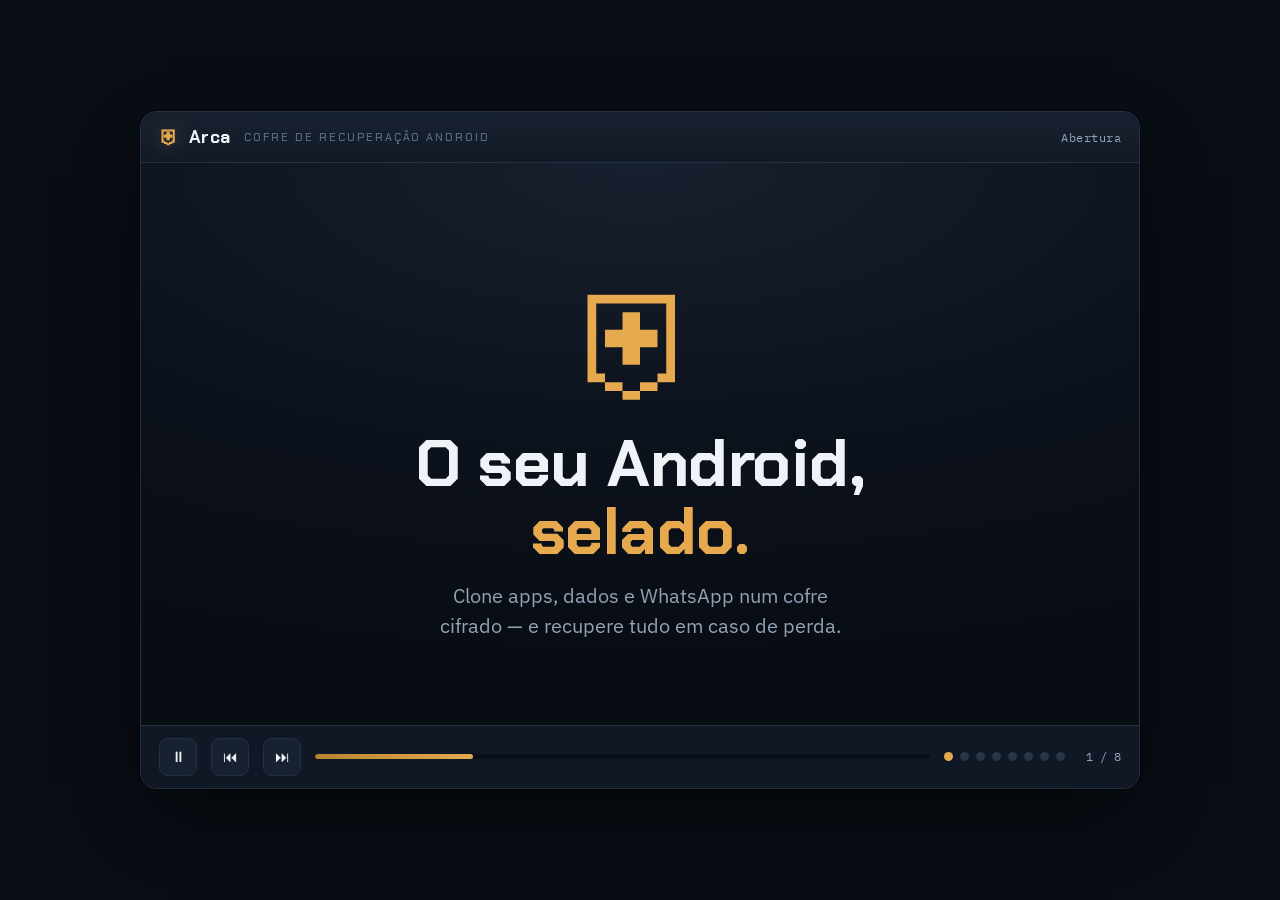
==== docs/video.html @ 31d1e8a6 "Arca - Cofre de Recuperacao Android (release inicial)" ====
<!doctype html>
<html lang="pt-BR">
<head>
<meta charset="utf-8">
<meta name="viewport" content="width=device-width, initial-scale=1">
<title>Arca em Movimento — Vídeo Explicativo</title>
<meta name="description" content="Vídeo explicativo animado do Arca — cofre cifrado que clona o Android e recupera apps e WhatsApp. Autor: Joaquim Pedro de Morais Filho.">
<link rel="preconnect" href="https://fonts.googleapis.com">
<link rel="preconnect" href="https://fonts.gstatic.com" crossorigin>
<link rel="stylesheet" href="https://fonts.googleapis.com/css2?family=Chakra+Petch:wght@500;600;700&family=IBM+Plex+Mono:wght@400;500&family=IBM+Plex+Sans:wght@400;500;600&display=swap">
<style>
:root{
  --ground:#090d14; --steel:#111826; --steel2:#18212f; --line:#243141;
  --ink:#eef3f8; --mut:#93a2b4; --faint:#5e6f82;
  --brass:#e6a94e; --brass-dim:#b9842f; --cyan:#5bb8d4;
  --ok:#4ec98a; --bad:#e5604f;
  --disp:"Chakra Petch",system-ui,sans-serif;
  --body:"IBM Plex Sans",system-ui,sans-serif;
  --mono:"IBM Plex Mono",ui-monospace,monospace;
}
*{box-sizing:border-box;margin:0;padding:0}
html,body{height:100%}
body{
  background:var(--ground);color:var(--ink);font-family:var(--body);
  display:flex;align-items:center;justify-content:center;padding:clamp(8px,2vw,28px);
  -webkit-font-smoothing:antialiased;
}
.player{
  width:min(100%,1000px);background:var(--steel);border:1px solid var(--line);
  border-radius:16px;overflow:hidden;box-shadow:0 30px 80px -30px #000,0 0 0 1px #0006;
  display:flex;flex-direction:column;
}
.bar{display:flex;align-items:center;justify-content:space-between;gap:12px;
  padding:12px 18px;border-bottom:1px solid var(--line);background:linear-gradient(180deg,#18212f,#121a27)}
.brand{font-family:var(--disp);font-weight:700;font-size:18px;letter-spacing:.5px;display:flex;align-items:center;gap:9px}
.brand .seal{color:var(--brass);font-size:20px;filter:drop-shadow(0 0 10px #e6a94e55)}
.brand small{color:var(--faint);font-weight:500;font-size:11px;letter-spacing:2px;text-transform:uppercase;margin-left:4px}
.scenelabel{font-family:var(--mono);font-size:12px;color:var(--mut);letter-spacing:.5px}
.stage{position:relative;aspect-ratio:16/9;background:
  radial-gradient(120% 90% at 50% 0%,#17202e 0%,#0c121c 55%,#080c13 100%);
  overflow:hidden}
.scene{position:absolute;inset:0;display:flex;flex-direction:column;align-items:center;justify-content:center;
  text-align:center;padding:clamp(18px,4vw,54px);opacity:0;visibility:hidden;pointer-events:none}
.scene.active{opacity:1;visibility:visible;pointer-events:auto}
.eyebrow{font-family:var(--mono);font-size:clamp(10px,1.2vw,12px);letter-spacing:4px;text-transform:uppercase;
  color:var(--brass);margin-bottom:14px}
.scene h1{font-family:var(--disp);font-weight:700;line-height:1.02;letter-spacing:-.5px;
  font-size:clamp(30px,6.2vw,66px);text-wrap:balance}
.scene h2{font-family:var(--disp);font-weight:600;line-height:1.05;font-size:clamp(24px,4.4vw,44px);text-wrap:balance}
.scene p.sub{color:var(--mut);font-size:clamp(14px,1.9vw,20px);max-width:46ch;margin-top:16px;line-height:1.5;text-wrap:balance}
.accent{color:var(--brass)}
.cy{color:var(--cyan)}
@keyframes up{from{opacity:0;transform:translateY(22px)}to{opacity:1;transform:none}}
@keyframes pop{from{opacity:0;transform:scale(.8)}to{opacity:1;transform:none}}
@keyframes glow{0%,100%{filter:drop-shadow(0 0 14px #e6a94e44)}50%{filter:drop-shadow(0 0 30px #e6a94eaa)}}
@keyframes slideL{from{opacity:0;transform:translateX(-50px)}to{opacity:1;transform:none}}
@keyframes slideR{from{opacity:0;transform:translateX(50px)}to{opacity:1;transform:none}}
@keyframes shake{10%,90%{transform:translateX(-3px)}30%,70%{transform:translateX(6px)}50%{transform:translateX(-8px)}}
@keyframes vanish{to{opacity:.08;transform:scale(.7) translateY(18px)}}
.scene.active .r{animation:up .7s both}
.scene.active .r2{animation:up .7s .18s both}
.scene.active .r3{animation:up .7s .36s both}
.scene.active .r4{animation:up .7s .54s both}
.seal-big{font-size:clamp(70px,13vw,140px);color:var(--brass)}
.scene.active .seal-big{animation:pop .8s both,glow 3.2s 1s ease-in-out infinite}
.phone{width:clamp(74px,12vw,110px);aspect-ratio:9/19;border:3px solid var(--line);border-radius:16px;
  background:#0e1622;display:grid;grid-template-columns:repeat(3,1fr);gap:7px;padding:16px 10px;align-content:start;margin-bottom:8px}
.phone i{display:block;aspect-ratio:1;border-radius:7px;background:var(--steel2);border:1px solid var(--line)}
.phone i.wa{background:#1f6f54}
.scene.active .phone{animation:pop .7s both}
.scene.active .phone i{animation:vanish .8s both}
.scene.active .phone i:nth-child(2){animation-delay:1.0s}
.scene.active .phone i:nth-child(4){animation-delay:1.25s}
.scene.active .phone i:nth-child(6){animation-delay:1.5s}
.scene.active .phone i:nth-child(1){animation-delay:1.7s}
.scene.active .phone i:nth-child(5){animation-delay:1.9s}
.binding{display:flex;align-items:center;justify-content:center;gap:clamp(8px,1.6vw,18px);flex-wrap:wrap;margin:8px 0 20px}
.factor{width:clamp(120px,15vw,160px);background:var(--steel2);border:1px solid var(--line);border-radius:14px;padding:16px 12px}
.factor .ic{font-size:30px}
.factor h4{font-family:var(--disp);font-size:15px;margin:8px 0 3px}
.factor small{color:var(--mut);font-size:12px;line-height:1.3;display:block}
.factor.key{border-color:#e6a94e55;box-shadow:0 0 0 1px #e6a94e33,0 0 30px -8px #e6a94e66}
.plus{font-family:var(--disp);font-size:26px;color:var(--faint)}
.scene.active .factor{animation:pop .6s both}
.scene.active .factor:nth-child(1){animation-delay:.1s}
.scene.active .factor:nth-child(3){animation-delay:.35s}
.scene.active .factor:nth-child(5){animation-delay:.6s}
.scene.active .factor.key{animation:pop .7s .95s both,glow 3s 1.6s ease-in-out infinite}
.scene.active .plus{animation:pop .5s both}
.scene.active .plus:nth-child(2){animation-delay:.25s}
.scene.active .plus:nth-child(4){animation-delay:.5s}
.scene.active .plus.eq{animation-delay:.78s}
.formula{font-family:var(--mono);font-size:clamp(11px,1.5vw,15px);color:var(--cyan);background:#0a0f17;
  border:1px solid var(--line);border-radius:10px;padding:14px 18px;max-width:92%;overflow-x:auto;line-height:1.7;text-align:left;white-space:pre}
.scene.active .formula{animation:up .7s 1.2s both}
.pipe{display:flex;align-items:center;justify-content:center;gap:clamp(6px,1.4vw,16px);flex-wrap:wrap;margin-top:10px}
.node{background:var(--steel2);border:1px solid var(--line);border-radius:14px;padding:18px 20px;min-width:140px}
.node .ic{font-size:28px}.node h4{font-family:var(--disp);font-size:16px;margin:6px 0 3px}
.node small{color:var(--mut);font-size:12px}
.arrow{color:var(--brass);font-size:26px}
.scene.active .node{animation:slideL .6s both}
.scene.active .node:nth-child(3){animation-delay:.3s}
.scene.active .node:nth-child(5){animation-delay:.6s}
.scene.active .arrow{animation:pop .5s both}
.scene.active .arrow:nth-child(2){animation-delay:.25s}
.scene.active .arrow:nth-child(4){animation-delay:.55s}
.chat{width:min(100%,420px);display:flex;flex-direction:column;gap:9px;margin-top:10px}
.msg{max-width:78%;padding:9px 13px;border-radius:12px;font-size:14px;line-height:1.35;text-align:left}
.msg.them{align-self:flex-start;background:var(--steel2);border:1px solid var(--line)}
.msg.me{align-self:flex-end;background:#2a4d3f;border:1px solid #37664f}
.scene.active .msg{animation:up .6s both}
.scene.active .msg:nth-child(1){animation-delay:.2s}
.scene.active .msg:nth-child(2){animation-delay:.7s}
.scene.active .msg:nth-child(3){animation-delay:1.2s}
.scene.active .msg:nth-child(4){animation-delay:1.7s}
.vault{position:relative;width:clamp(120px,16vw,170px);aspect-ratio:1;border-radius:18px;
  background:linear-gradient(145deg,#1b2534,#0f1724);border:2px solid var(--line);
  display:grid;place-items:center;font-size:clamp(46px,8vw,70px);color:var(--brass)}
.attempts{display:flex;flex-direction:column;gap:8px;margin-top:18px;min-height:120px;align-items:center}
.chip{font-family:var(--mono);font-size:13px;padding:7px 14px;border-radius:999px;border:1px solid var(--line);background:var(--steel2);display:flex;gap:8px;align-items:center}
.chip.bad{color:var(--bad);border-color:#e5604f55}
.chip.ok{color:var(--ok);border-color:#4ec98a66}
.scene.active .vault{animation:pop .7s both}
.scene.active .chip:nth-child(1){animation:slideR .5s .6s both,shake .5s 1.1s both}
.scene.active .chip:nth-child(2){animation:slideR .5s 1.5s both,shake .5s 2.0s both}
.scene.active .chip:nth-child(3){animation:slideR .5s 2.4s both,shake .5s 2.9s both}
.scene.active .chip:nth-child(4){animation:up .6s 3.4s both}
.limits{list-style:none;display:flex;flex-direction:column;gap:12px;margin-top:18px;max-width:60ch;text-align:left}
.limits li{display:flex;gap:12px;align-items:flex-start;color:var(--mut);font-size:clamp(13px,1.7vw,16px);line-height:1.45}
.limits .t{color:var(--brass);font-family:var(--mono);flex:none}
.limits b{color:var(--ink);font-weight:600}
.scene.active .limits li{animation:slideL .55s both}
.scene.active .limits li:nth-child(2){animation-delay:.2s}
.scene.active .limits li:nth-child(3){animation-delay:.4s}
.scene.active .limits li:nth-child(4){animation-delay:.6s}
.links{display:flex;gap:12px;flex-wrap:wrap;justify-content:center;margin-top:24px}
.lnk{font-family:var(--mono);font-size:13px;color:var(--ink);border:1px solid var(--line);background:var(--steel2);
  padding:10px 18px;border-radius:10px;text-decoration:none}
.lnk.brass{border-color:var(--brass);color:var(--brass)}
.sig{margin-top:22px;color:var(--faint);font-size:13px;font-family:var(--mono)}
.sig b{color:var(--mut)}
.scene.active .links{animation:up .7s .5s both}
.scene.active .sig{animation:up .7s .8s both}
.controls{display:flex;align-items:center;gap:14px;padding:12px 18px;border-top:1px solid var(--line);background:#101826}
.tk{flex:1;height:5px;background:#0a0f17;border-radius:4px;overflow:hidden;cursor:pointer}
.fill{height:100%;width:0;background:linear-gradient(90deg,var(--brass-dim),var(--brass));border-radius:4px}
.btn{width:38px;height:38px;border-radius:9px;border:1px solid var(--line);background:var(--steel2);color:var(--ink);
  font-size:15px;cursor:pointer;display:grid;place-items:center;transition:background .15s,border-color .15s}
.btn:hover{background:#20293a;border-color:var(--brass)}
.btn:focus-visible{outline:2px solid var(--brass);outline-offset:2px}
.dots{display:flex;gap:7px}
.dot{width:9px;height:9px;border-radius:50%;background:#2a3547;border:none;cursor:pointer;padding:0}
.dot.on{background:var(--brass)}
.count{font-family:var(--mono);font-size:12px;color:var(--mut);min-width:42px;text-align:right}
@media (max-width:560px){.dots{display:none}.scenelabel{display:none}}
@media (prefers-reduced-motion:reduce){.scene *,.scene{animation:none!important}}
</style>
</head>
<body>
<div class="player" role="region" aria-label="Vídeo explicativo do Arca">
  <div class="bar">
    <div class="brand"><span class="seal">⛨</span>Arca<small>Cofre de Recuperação Android</small></div>
    <div class="scenelabel" id="scenelabel">Abertura</div>
  </div>
  <div class="stage" id="stage">
    <section class="scene" data-label="Abertura" data-dur="6500">
      <div class="seal-big r">⛨</div>
      <h1 class="r2">O seu Android,<br><span class="accent">selado.</span></h1>
      <p class="sub r3">Clone apps, dados e WhatsApp num cofre cifrado — e recupere tudo em caso de perda.</p>
    </section>
    <section class="scene" data-label="O problema" data-dur="8000">
      <div class="eyebrow r">o problema</div>
      <div class="phone r2" aria-hidden="true"><i class="wa"></i><i></i><i></i><i></i><i></i><i></i></div>
      <h2 class="r3">E se você <span class="accent">perder o celular?</span></h2>
      <p class="sub r4">Conversas, fotos, logins, anos de histórico — tudo some junto com o aparelho.</p>
    </section>
    <section class="scene" data-label="O binding" data-dur="11000">
      <div class="eyebrow r">a senha que converge</div>
      <div class="binding" aria-hidden="true">
        <div class="factor"><div class="ic">🔑</div><h4>Senha</h4><small>algo que você sabe</small></div>
        <div class="plus">+</div>
        <div class="factor"><div class="ic">💾</div><h4>Chave do operador</h4><small>quem clona</small></div>
        <div class="plus">+</div>
        <div class="factor"><div class="ic">📱</div><h4>Impressão</h4><small>o aparelho</small></div>
        <div class="plus eq">=</div>
        <div class="factor key"><div class="ic">⛨</div><h4>Chave AES-256</h4><small>abre o cofre</small></div>
      </div>
      <div class="formula r">master = HMAC( PBKDF2-SHA256(senha, 600000) ,
         HMAC(chave_operador, impressão_do_aparelho) )
cofre  = AES-256-GCM(payload, master)   // em blocos, autenticado</div>
    </section>
    <section class="scene" data-label="O fluxo" data-dur="8500">
      <div class="eyebrow r">como funciona</div>
      <div class="pipe" aria-hidden="true">
        <div class="node"><div class="ic">📱</div><h4>Clonar</h4><small>APKs · dados · WhatsApp</small></div>
        <div class="arrow">→</div>
        <div class="node"><div class="ic">⛨</div><h4>Cofre</h4><small>.arca cifrado</small></div>
        <div class="arrow">→</div>
        <div class="node"><div class="ic">💻</div><h4>Recuperar</h4><small>no PC, com a senha</small></div>
      </div>
      <p class="sub r">Root pelo caminho oficial (Magisk) — <span class="accent">nunca exploit.</span></p>
    </section>
    <section class="scene" data-label="WhatsApp" data-dur="8500">
      <div class="eyebrow r">recuperação do whatsapp</div>
      <h2 class="r2">O histórico <span class="accent">de volta.</span></h2>
      <div class="chat" aria-hidden="true">
        <div class="msg them">Cadê você? Sumiu!</div>
        <div class="msg me">Perdi o celular 😅</div>
        <div class="msg them">E as conversas???</div>
        <div class="msg me">Recuperei tudo com o Arca ✅</div>
      </div>
    </section>
    <section class="scene" data-label="Prova de segurança" data-dur="9500">
      <div class="eyebrow r">testado de verdade</div>
      <div class="vault" aria-hidden="true">🔒</div>
      <div class="attempts" aria-hidden="true">
        <div class="chip bad">✕ senha errada — rejeitada</div>
        <div class="chip bad">✕ chave de operador errada — rejeitada</div>
        <div class="chip bad">✕ aparelho errado — rejeitado</div>
        <div class="chip ok">✓ três fatores corretos — cofre aberto</div>
      </div>
    </section>
    <section class="scene" data-label="Limites honestos" data-dur="9500">
      <div class="eyebrow r">sem promessa falsa</div>
      <ul class="limits">
        <li class="r"><span class="t">01</span><span>Recuperação = <b>arquivo legível</b> + reinstalação de APKs. Rodar todo app num emulador é best-effort.</span></li>
        <li class="r2"><span class="t">02</span><span>Lê o histórico do WhatsApp; <b>não</b> contorna a verificação por número.</span></li>
        <li class="r3"><span class="t">03</span><span>Precisa de <b>root</b>. Aparelhos de operadora muitas vezes não destravam.</span></li>
        <li class="r4"><span class="t">04</span><span>Ferramenta para o <b>seu próprio</b> aparelho, com consentimento.</span></li>
      </ul>
    </section>
    <section class="scene" data-label="Encerramento" data-dur="9000">
      <div class="seal-big r">⛨</div>
      <h2 class="r2">Arca</h2>
      <p class="sub r3">Código aberto · Licença MIT</p>
      <div class="links">
        <a class="lnk brass" href="https://github.com/elevbit-ai/arca">github.com/elevbit-ai/arca</a>
        <a class="lnk" href="https://elevbit-ai.github.io/arca/">elevbit-ai.github.io/arca</a>
      </div>
      <div class="sig">Autor: <b>Joaquim Pedro de Morais Filho</b> · j360074@hotmail.com</div>
    </section>
  </div>
  <div class="controls">
    <button class="btn" id="playBtn" aria-label="Pausar">⏸</button>
    <button class="btn" id="prevBtn" aria-label="Cena anterior">⏮</button>
    <button class="btn" id="nextBtn" aria-label="Próxima cena">⏭</button>
    <div class="tk" id="track" role="progressbar" aria-label="Progresso"><div class="fill" id="fill"></div></div>
    <div class="dots" id="dots"></div>
    <div class="count" id="count">1 / 8</div>
  </div>
</div>
<script>
(function(){
  "use strict";
  var scenes=[].slice.call(document.querySelectorAll('.scene'));
  var fill=document.getElementById('fill'),count=document.getElementById('count'),
      label=document.getElementById('scenelabel'),dotsWrap=document.getElementById('dots'),
      playBtn=document.getElementById('playBtn'),track=document.getElementById('track');
  var reduce=window.matchMedia&&window.matchMedia('(prefers-reduced-motion:reduce)').matches;
  var idx=0,playing=!reduce,elapsed=0,last=0;
  scenes.forEach(function(s,i){
    var d=document.createElement('button');d.className='dot';d.setAttribute('aria-label','Cena '+(i+1));
    d.onclick=function(){go(i);};dotsWrap.appendChild(d);
  });
  var dots=[].slice.call(dotsWrap.children);
  function dur(i){return parseInt(scenes[i].dataset.dur,10)||8000;}
  function go(i){
    idx=(i+scenes.length)%scenes.length;elapsed=0;
    scenes.forEach(function(s,j){s.classList.toggle('active',j===idx);});
    var a=scenes[idx];a.classList.remove('active');void a.offsetWidth;a.classList.add('active');
    dots.forEach(function(d,j){d.classList.toggle('on',j===idx);});
    count.textContent=(idx+1)+' / '+scenes.length;
    label.textContent=scenes[idx].dataset.label;
    fill.style.width='0%';
  }
  function setPlaying(p){
    playing=p;playBtn.textContent=p?'⏸':'▶';
    playBtn.setAttribute('aria-label',p?'Pausar':'Reproduzir');
    if(p){last=performance.now();requestAnimationFrame(tick);}
  }
  function tick(now){
    if(!playing)return;
    var dt=now-last;last=now;elapsed+=dt;
    var d=dur(idx),pct=Math.min(elapsed/d,1);
    fill.style.width=(pct*100)+'%';
    if(pct>=1){go(idx+1);}
    requestAnimationFrame(tick);
  }
  playBtn.onclick=function(){setPlaying(!playing);};
  document.getElementById('nextBtn').onclick=function(){go(idx+1);if(!playing)fill.style.width='0%';};
  document.getElementById('prevBtn').onclick=function(){go(idx-1);if(!playing)fill.style.width='0%';};
  track.onclick=function(e){var r=track.getBoundingClientRect();var p=(e.clientX-r.left)/r.width;elapsed=dur(idx)*p;fill.style.width=(p*100)+'%';};
  document.addEventListener('keydown',function(e){
    if(e.code==='Space'){e.preventDefault();setPlaying(!playing);}
    else if(e.code==='ArrowRight'){go(idx+1);}
    else if(e.code==='ArrowLeft'){go(idx-1);}
  });
  go(0);
  if(playing){setPlaying(true);}else{playBtn.textContent='▶';fill.style.width='100%';}
})();
</script>
</body>
</html>
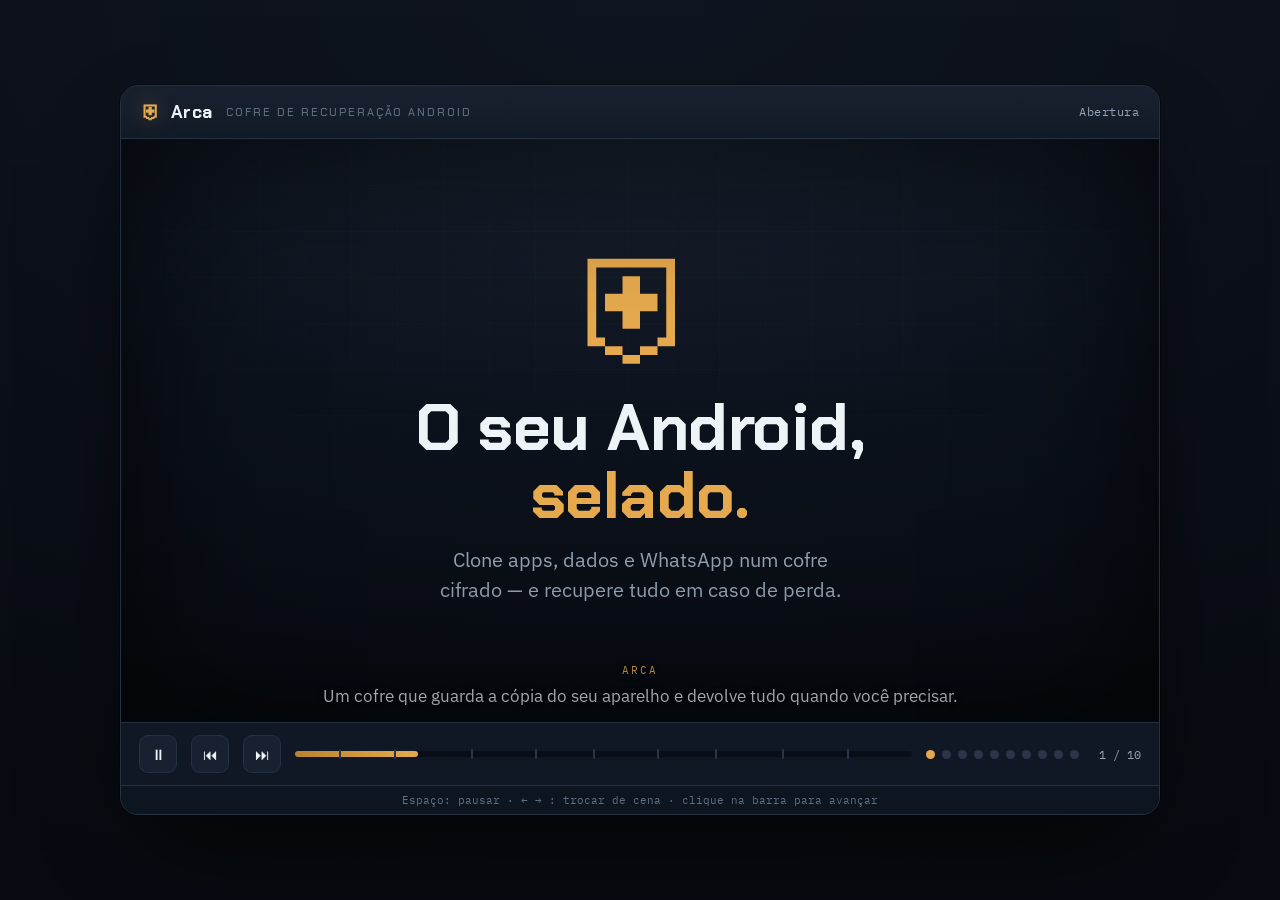
==== commit 4b1d156d: "Profissionaliza o repositório, o site e o vídeo explicativo - Site (docs/) reconstruído com identida" ====
--- a/docs/video.html
+++ b/docs/video.html
@@ -4,7 +4,9 @@
 <meta charset="utf-8">
 <meta name="viewport" content="width=device-width, initial-scale=1">
 <title>Arca em Movimento — Vídeo Explicativo</title>
-<meta name="description" content="Vídeo explicativo animado do Arca — cofre cifrado que clona o Android e recupera apps e WhatsApp. Autor: Joaquim Pedro de Morais Filho.">
+<meta name="description" content="Vídeo explicativo animado e narrado do Arca — cofre cifrado que clona o Android e recupera apps e WhatsApp. Autor: Joaquim Pedro de Morais Filho.">
+<meta name="author" content="Joaquim Pedro de Morais Filho">
+<link rel="icon" href="data:image/svg+xml,%3Csvg xmlns='http://www.w3.org/2000/svg' viewBox='0 0 100 100'%3E%3Crect width='100' height='100' rx='22' fill='%230b0f17'/%3E%3Ctext x='50' y='72' font-size='64' text-anchor='middle' fill='%23e6a94e'%3E%E2%9B%A8%3C/text%3E%3C/svg%3E">
 <link rel="preconnect" href="https://fonts.googleapis.com">
 <link rel="preconnect" href="https://fonts.gstatic.com" crossorigin>
 <link rel="stylesheet" href="https://fonts.googleapis.com/css2?family=Chakra+Petch:wght@500;600;700&family=IBM+Plex+Mono:wght@400;500&family=IBM+Plex+Sans:wght@400;500;600&display=swap">
@@ -21,35 +23,47 @@
 *{box-sizing:border-box;margin:0;padding:0}
 html,body{height:100%}
 body{
-  background:var(--ground);color:var(--ink);font-family:var(--body);
+  background:radial-gradient(130% 100% at 50% 0%,#0f1520 0%,#070a10 100%);
+  color:var(--ink);font-family:var(--body);
   display:flex;align-items:center;justify-content:center;padding:clamp(8px,2vw,28px);
   -webkit-font-smoothing:antialiased;
 }
 .player{
-  width:min(100%,1000px);background:var(--steel);border:1px solid var(--line);
-  border-radius:16px;overflow:hidden;box-shadow:0 30px 80px -30px #000,0 0 0 1px #0006;
+  width:min(100%,1040px);background:var(--steel);border:1px solid var(--line);
+  border-radius:18px;overflow:hidden;box-shadow:0 40px 100px -40px #000,0 0 0 1px #0006;
   display:flex;flex-direction:column;
 }
 .bar{display:flex;align-items:center;justify-content:space-between;gap:12px;
-  padding:12px 18px;border-bottom:1px solid var(--line);background:linear-gradient(180deg,#18212f,#121a27)}
+  padding:13px 20px;border-bottom:1px solid var(--line);background:linear-gradient(180deg,#18212f,#121a27)}
 .brand{font-family:var(--disp);font-weight:700;font-size:18px;letter-spacing:.5px;display:flex;align-items:center;gap:9px}
 .brand .seal{color:var(--brass);font-size:20px;filter:drop-shadow(0 0 10px #e6a94e55)}
 .brand small{color:var(--faint);font-weight:500;font-size:11px;letter-spacing:2px;text-transform:uppercase;margin-left:4px}
 .scenelabel{font-family:var(--mono);font-size:12px;color:var(--mut);letter-spacing:.5px}
-.stage{position:relative;aspect-ratio:16/9;background:
-  radial-gradient(120% 90% at 50% 0%,#17202e 0%,#0c121c 55%,#080c13 100%);
-  overflow:hidden}
+
+.stage{position:relative;aspect-ratio:16/9;overflow:hidden;background:
+  radial-gradient(120% 90% at 50% 0%,#17202e 0%,#0c121c 55%,#080c13 100%)}
+/* subtle grid + vignette for depth */
+.stage::before{content:"";position:absolute;inset:0;pointer-events:none;opacity:.5;
+  background:
+    linear-gradient(#ffffff08 1px,transparent 1px) 0 0/100% 46px,
+    linear-gradient(90deg,#ffffff06 1px,transparent 1px) 0 0/46px 100%;
+  mask-image:radial-gradient(130% 100% at 50% 0%,#000 30%,transparent 85%)}
+.stage::after{content:"";position:absolute;inset:0;pointer-events:none;
+  box-shadow:inset 0 0 160px 20px #0009}
+
 .scene{position:absolute;inset:0;display:flex;flex-direction:column;align-items:center;justify-content:center;
-  text-align:center;padding:clamp(18px,4vw,54px);opacity:0;visibility:hidden;pointer-events:none}
+  text-align:center;padding:clamp(20px,4vw,56px) clamp(18px,4vw,54px) clamp(58px,9vw,96px);
+  opacity:0;visibility:hidden;pointer-events:none}
 .scene.active{opacity:1;visibility:visible;pointer-events:auto}
 .eyebrow{font-family:var(--mono);font-size:clamp(10px,1.2vw,12px);letter-spacing:4px;text-transform:uppercase;
   color:var(--brass);margin-bottom:14px}
 .scene h1{font-family:var(--disp);font-weight:700;line-height:1.02;letter-spacing:-.5px;
   font-size:clamp(30px,6.2vw,66px);text-wrap:balance}
 .scene h2{font-family:var(--disp);font-weight:600;line-height:1.05;font-size:clamp(24px,4.4vw,44px);text-wrap:balance}
-.scene p.sub{color:var(--mut);font-size:clamp(14px,1.9vw,20px);max-width:46ch;margin-top:16px;line-height:1.5;text-wrap:balance}
+.scene p.sub{color:var(--mut);font-size:clamp(14px,1.9vw,20px);max-width:48ch;margin-top:16px;line-height:1.5;text-wrap:balance}
 .accent{color:var(--brass)}
 .cy{color:var(--cyan)}
+
 @keyframes up{from{opacity:0;transform:translateY(22px)}to{opacity:1;transform:none}}
 @keyframes pop{from{opacity:0;transform:scale(.8)}to{opacity:1;transform:none}}
 @keyframes glow{0%,100%{filter:drop-shadow(0 0 14px #e6a94e44)}50%{filter:drop-shadow(0 0 30px #e6a94eaa)}}
@@ -57,12 +71,18 @@
 @keyframes slideR{from{opacity:0;transform:translateX(50px)}to{opacity:1;transform:none}}
 @keyframes shake{10%,90%{transform:translateX(-3px)}30%,70%{transform:translateX(6px)}50%{transform:translateX(-8px)}}
 @keyframes vanish{to{opacity:.08;transform:scale(.7) translateY(18px)}}
+@keyframes type{from{width:0}to{width:100%}}
+@keyframes blink{50%{opacity:0}}
+
 .scene.active .r{animation:up .7s both}
 .scene.active .r2{animation:up .7s .18s both}
 .scene.active .r3{animation:up .7s .36s both}
 .scene.active .r4{animation:up .7s .54s both}
+
 .seal-big{font-size:clamp(70px,13vw,140px);color:var(--brass)}
 .scene.active .seal-big{animation:pop .8s both,glow 3.2s 1s ease-in-out infinite}
+
+/* phone (problem scene) */
 .phone{width:clamp(74px,12vw,110px);aspect-ratio:9/19;border:3px solid var(--line);border-radius:16px;
   background:#0e1622;display:grid;grid-template-columns:repeat(3,1fr);gap:7px;padding:16px 10px;align-content:start;margin-bottom:8px}
 .phone i{display:block;aspect-ratio:1;border-radius:7px;background:var(--steel2);border:1px solid var(--line)}
@@ -74,8 +94,10 @@
 .scene.active .phone i:nth-child(6){animation-delay:1.5s}
 .scene.active .phone i:nth-child(1){animation-delay:1.7s}
 .scene.active .phone i:nth-child(5){animation-delay:1.9s}
+
+/* binding */
 .binding{display:flex;align-items:center;justify-content:center;gap:clamp(8px,1.6vw,18px);flex-wrap:wrap;margin:8px 0 20px}
-.factor{width:clamp(120px,15vw,160px);background:var(--steel2);border:1px solid var(--line);border-radius:14px;padding:16px 12px}
+.factor{width:clamp(118px,15vw,158px);background:var(--steel2);border:1px solid var(--line);border-radius:14px;padding:16px 12px}
 .factor .ic{font-size:30px}
 .factor h4{font-family:var(--disp);font-size:15px;margin:8px 0 3px}
 .factor small{color:var(--mut);font-size:12px;line-height:1.3;display:block}
@@ -91,8 +113,10 @@
 .scene.active .plus:nth-child(4){animation-delay:.5s}
 .scene.active .plus.eq{animation-delay:.78s}
 .formula{font-family:var(--mono);font-size:clamp(11px,1.5vw,15px);color:var(--cyan);background:#0a0f17;
-  border:1px solid var(--line);border-radius:10px;padding:14px 18px;max-width:92%;overflow-x:auto;line-height:1.7;text-align:left;white-space:pre}
+  border:1px solid var(--line);border-radius:10px;padding:14px 18px;max-width:94%;overflow-x:auto;line-height:1.7;text-align:left;white-space:pre}
 .scene.active .formula{animation:up .7s 1.2s both}
+
+/* pipeline (flow scene) */
 .pipe{display:flex;align-items:center;justify-content:center;gap:clamp(6px,1.4vw,16px);flex-wrap:wrap;margin-top:10px}
 .node{background:var(--steel2);border:1px solid var(--line);border-radius:14px;padding:18px 20px;min-width:140px}
 .node .ic{font-size:28px}.node h4{font-family:var(--disp);font-size:16px;margin:6px 0 3px}
@@ -104,6 +128,33 @@
 .scene.active .arrow{animation:pop .5s both}
 .scene.active .arrow:nth-child(2){animation-delay:.25s}
 .scene.active .arrow:nth-child(4){animation-delay:.55s}
+
+/* architecture scene */
+.mods{display:flex;gap:clamp(8px,1.6vw,18px);flex-wrap:wrap;justify-content:center;margin-top:8px}
+.modcard{width:clamp(150px,22vw,230px);background:var(--steel2);border:1px solid var(--line);border-radius:14px;padding:18px 16px;text-align:left}
+.modcard .ic{font-size:26px}
+.modcard h4{font-family:var(--mono);color:var(--brass);font-weight:500;font-size:16px;margin:8px 0 6px}
+.modcard small{color:var(--mut);font-size:12.5px;line-height:1.45;display:block}
+.scene.active .modcard{animation:up .6s both}
+.scene.active .modcard:nth-child(2){animation-delay:.22s}
+.scene.active .modcard:nth-child(3){animation-delay:.44s}
+
+/* terminal (install scene) */
+.term{width:min(100%,560px);background:#0a0f17;border:1px solid var(--line);border-radius:12px;overflow:hidden;text-align:left;margin-top:6px}
+.term .tbar{display:flex;gap:6px;padding:10px 14px;border-bottom:1px solid var(--line);background:#111a27}
+.term .tbar i{width:11px;height:11px;border-radius:50%;background:#2a3547;display:block}
+.term .tbar i:nth-child(1){background:#e5604f}.term .tbar i:nth-child(2){background:#e6a94e}.term .tbar i:nth-child(3){background:#4ec98a}
+.term .body{padding:16px 18px;font-family:var(--mono);font-size:clamp(11px,1.5vw,14px);line-height:1.9}
+.term .ln{white-space:nowrap;overflow:hidden}
+.term .pr{color:var(--brass)}.term .cmd{color:var(--ink)}.term .cm{color:var(--faint)}.term .okc{color:var(--ok)}
+.scene.active .term .ln{width:0;animation:type .7s steps(40) both}
+.scene.active .term .ln:nth-child(1){animation-delay:.2s}
+.scene.active .term .ln:nth-child(2){animation-delay:1.0s}
+.scene.active .term .ln:nth-child(3){animation-delay:1.8s}
+.scene.active .term .ln:nth-child(4){animation-delay:2.6s}
+.scene.active .term .ln:nth-child(5){animation-delay:3.4s}
+
+/* whatsapp chat */
 .chat{width:min(100%,420px);display:flex;flex-direction:column;gap:9px;margin-top:10px}
 .msg{max-width:78%;padding:9px 13px;border-radius:12px;font-size:14px;line-height:1.35;text-align:left}
 .msg.them{align-self:flex-start;background:var(--steel2);border:1px solid var(--line)}
@@ -113,9 +164,11 @@
 .scene.active .msg:nth-child(2){animation-delay:.7s}
 .scene.active .msg:nth-child(3){animation-delay:1.2s}
 .scene.active .msg:nth-child(4){animation-delay:1.7s}
-.vault{position:relative;width:clamp(120px,16vw,170px);aspect-ratio:1;border-radius:18px;
+
+/* proof scene */
+.vault{position:relative;width:clamp(110px,15vw,160px);aspect-ratio:1;border-radius:18px;
   background:linear-gradient(145deg,#1b2534,#0f1724);border:2px solid var(--line);
-  display:grid;place-items:center;font-size:clamp(46px,8vw,70px);color:var(--brass)}
+  display:grid;place-items:center;font-size:clamp(44px,8vw,66px);color:var(--brass)}
 .attempts{display:flex;flex-direction:column;gap:8px;margin-top:18px;min-height:120px;align-items:center}
 .chip{font-family:var(--mono);font-size:13px;padding:7px 14px;border-radius:999px;border:1px solid var(--line);background:var(--steel2);display:flex;gap:8px;align-items:center}
 .chip.bad{color:var(--bad);border-color:#e5604f55}
@@ -125,7 +178,9 @@
 .scene.active .chip:nth-child(2){animation:slideR .5s 1.5s both,shake .5s 2.0s both}
 .scene.active .chip:nth-child(3){animation:slideR .5s 2.4s both,shake .5s 2.9s both}
 .scene.active .chip:nth-child(4){animation:up .6s 3.4s both}
-.limits{list-style:none;display:flex;flex-direction:column;gap:12px;margin-top:18px;max-width:60ch;text-align:left}
+
+/* limits */
+.limits{list-style:none;display:flex;flex-direction:column;gap:12px;margin-top:18px;max-width:62ch;text-align:left}
 .limits li{display:flex;gap:12px;align-items:flex-start;color:var(--mut);font-size:clamp(13px,1.7vw,16px);line-height:1.45}
 .limits .t{color:var(--brass);font-family:var(--mono);flex:none}
 .limits b{color:var(--ink);font-weight:600}
@@ -133,6 +188,8 @@
 .scene.active .limits li:nth-child(2){animation-delay:.2s}
 .scene.active .limits li:nth-child(3){animation-delay:.4s}
 .scene.active .limits li:nth-child(4){animation-delay:.6s}
+
+/* end card */
 .links{display:flex;gap:12px;flex-wrap:wrap;justify-content:center;margin-top:24px}
 .lnk{font-family:var(--mono);font-size:13px;color:var(--ink);border:1px solid var(--line);background:var(--steel2);
   padding:10px 18px;border-radius:10px;text-decoration:none}
@@ -141,9 +198,20 @@
 .sig b{color:var(--mut)}
 .scene.active .links{animation:up .7s .5s both}
 .scene.active .sig{animation:up .7s .8s both}
+
+/* caption / narration band */
+.caption{position:absolute;left:0;right:0;bottom:0;padding:14px clamp(18px,4vw,40px);
+  background:linear-gradient(180deg,transparent,#060a10 60%);pointer-events:none}
+.caption p{margin:0 auto;max-width:70ch;font-size:clamp(13px,1.8vw,17px);line-height:1.45;
+  color:#dfe8f1;text-wrap:balance;text-shadow:0 1px 6px #000a}
+.caption .who{font-family:var(--mono);font-size:11px;letter-spacing:2px;text-transform:uppercase;color:var(--brass);display:block;margin-bottom:5px}
+.scene.active .caption{animation:up .6s .2s both}
+
+/* controls */
 .controls{display:flex;align-items:center;gap:14px;padding:12px 18px;border-top:1px solid var(--line);background:#101826}
-.tk{flex:1;height:5px;background:#0a0f17;border-radius:4px;overflow:hidden;cursor:pointer}
+.tk{flex:1;height:6px;background:#0a0f17;border-radius:4px;overflow:visible;cursor:pointer;position:relative}
 .fill{height:100%;width:0;background:linear-gradient(90deg,var(--brass-dim),var(--brass));border-radius:4px}
+.tick{position:absolute;top:50%;width:2px;height:10px;transform:translate(-50%,-50%);background:#2a3547;border-radius:2px}
 .btn{width:38px;height:38px;border-radius:9px;border:1px solid var(--line);background:var(--steel2);color:var(--ink);
   font-size:15px;cursor:pointer;display:grid;place-items:center;transition:background .15s,border-color .15s}
 .btn:hover{background:#20293a;border-color:var(--brass)}
@@ -151,8 +219,9 @@
 .dots{display:flex;gap:7px}
 .dot{width:9px;height:9px;border-radius:50%;background:#2a3547;border:none;cursor:pointer;padding:0}
 .dot.on{background:var(--brass)}
-.count{font-family:var(--mono);font-size:12px;color:var(--mut);min-width:42px;text-align:right}
-@media (max-width:560px){.dots{display:none}.scenelabel{display:none}}
+.count{font-family:var(--mono);font-size:12px;color:var(--mut);min-width:48px;text-align:right}
+.hint{font-family:var(--mono);font-size:11px;color:var(--faint);text-align:center;padding:7px;border-top:1px solid var(--line);background:#0d1521}
+@media (max-width:620px){.dots{display:none}.scenelabel{display:none}.hint{display:none}}
 @media (prefers-reduced-motion:reduce){.scene *,.scene{animation:none!important}}
 </style>
 </head>
@@ -162,19 +231,25 @@
     <div class="brand"><span class="seal">⛨</span>Arca<small>Cofre de Recuperação Android</small></div>
     <div class="scenelabel" id="scenelabel">Abertura</div>
   </div>
+
   <div class="stage" id="stage">
-    <section class="scene" data-label="Abertura" data-dur="6500">
+
+    <section class="scene" data-label="Abertura" data-dur="7000">
       <div class="seal-big r">⛨</div>
       <h1 class="r2">O seu Android,<br><span class="accent">selado.</span></h1>
       <p class="sub r3">Clone apps, dados e WhatsApp num cofre cifrado — e recupere tudo em caso de perda.</p>
-    </section>
-    <section class="scene" data-label="O problema" data-dur="8000">
+      <div class="caption"><p><span class="who">Arca</span>Um cofre que guarda a cópia do seu aparelho e devolve tudo quando você precisar.</p></div>
+    </section>
+
+    <section class="scene" data-label="O problema" data-dur="8500">
       <div class="eyebrow r">o problema</div>
       <div class="phone r2" aria-hidden="true"><i class="wa"></i><i></i><i></i><i></i><i></i><i></i></div>
       <h2 class="r3">E se você <span class="accent">perder o celular?</span></h2>
       <p class="sub r4">Conversas, fotos, logins, anos de histórico — tudo some junto com o aparelho.</p>
-    </section>
-    <section class="scene" data-label="O binding" data-dur="11000">
+      <div class="caption"><p><span class="who">O problema</span>Perder o celular é perder a vida digital inteira de uma vez. O Arca existe para que isso não seja definitivo.</p></div>
+    </section>
+
+    <section class="scene" data-label="O binding" data-dur="12000">
       <div class="eyebrow r">a senha que converge</div>
       <div class="binding" aria-hidden="true">
         <div class="factor"><div class="ic">🔑</div><h4>Senha</h4><small>algo que você sabe</small></div>
@@ -188,8 +263,21 @@
       <div class="formula r">master = HMAC( PBKDF2-SHA256(senha, 600000) ,
          HMAC(chave_operador, impressão_do_aparelho) )
 cofre  = AES-256-GCM(payload, master)   // em blocos, autenticado</div>
-    </section>
-    <section class="scene" data-label="O fluxo" data-dur="8500">
+      <div class="caption"><p><span class="who">O binding</span>A chave não fica guardada: ela só se recompõe quando a senha, a chave do operador e o próprio aparelho se encontram.</p></div>
+    </section>
+
+    <section class="scene" data-label="Arquitetura" data-dur="10000">
+      <div class="eyebrow r">três módulos auditáveis</div>
+      <h2 class="r2">Arquitetura <span class="accent">enxuta</span></h2>
+      <div class="mods" aria-hidden="true">
+        <div class="modcard"><div class="ic">🔐</div><h4>vault</h4><small>Núcleo de cripto: binding, cifragem em blocos, init · seal · open · info.</small></div>
+        <div class="modcard"><div class="ic">📥</div><h4>collector</h4><small>Coleta no device sob root; orquestra o pull e trata o WhatsApp.</small></div>
+        <div class="modcard"><div class="ic">🖥️</div><h4>viewer</h4><small>Exporta o banco em JSON e serve a timeline local das conversas.</small></div>
+      </div>
+      <div class="caption"><p><span class="who">Arquitetura</span>Cada módulo tem uma única responsabilidade — e pode ser lido e auditado isoladamente.</p></div>
+    </section>
+
+    <section class="scene" data-label="O fluxo" data-dur="9000">
       <div class="eyebrow r">como funciona</div>
       <div class="pipe" aria-hidden="true">
         <div class="node"><div class="ic">📱</div><h4>Clonar</h4><small>APKs · dados · WhatsApp</small></div>
@@ -199,8 +287,25 @@
         <div class="node"><div class="ic">💻</div><h4>Recuperar</h4><small>no PC, com a senha</small></div>
       </div>
       <p class="sub r">Root pelo caminho oficial (Magisk) — <span class="accent">nunca exploit.</span></p>
-    </section>
-    <section class="scene" data-label="WhatsApp" data-dur="8500">
+      <div class="caption"><p><span class="who">O fluxo</span>Clonar o aparelho, selar o cofre, recuperar no PC. Simples de usar, honesto no que faz.</p></div>
+    </section>
+
+    <section class="scene" data-label="Instalação" data-dur="10000">
+      <div class="eyebrow r">cinco comandos</div>
+      <div class="term r2" aria-hidden="true">
+        <div class="tbar"><i></i><i></i><i></i></div>
+        <div class="body">
+          <div class="ln"><span class="pr">PS&gt;</span> <span class="cmd">./install.ps1</span> <span class="cm"># dependências</span></div>
+          <div class="ln"><span class="pr">PS&gt;</span> <span class="cmd">arca-vault.ps1 init -OperatorKey .\operator.key</span></div>
+          <div class="ln"><span class="pr">PS&gt;</span> <span class="cmd">arca-pull.ps1 -Out backup.arca -OperatorKey .\operator.key</span></div>
+          <div class="ln"><span class="pr">PS&gt;</span> <span class="cmd">arca-vault.ps1 open -In backup.arca -Out restored.tar ...</span></div>
+          <div class="ln"><span class="okc">✓ cofre aberto — apps e WhatsApp recuperados</span></div>
+        </div>
+      </div>
+      <div class="caption"><p><span class="who">Instalação</span>Do zero ao backup recuperado em cinco comandos de PowerShell. Sem interface escondendo o que acontece.</p></div>
+    </section>
+
+    <section class="scene" data-label="WhatsApp" data-dur="9000">
       <div class="eyebrow r">recuperação do whatsapp</div>
       <h2 class="r2">O histórico <span class="accent">de volta.</span></h2>
       <div class="chat" aria-hidden="true">
@@ -209,8 +314,10 @@
         <div class="msg them">E as conversas???</div>
         <div class="msg me">Recuperei tudo com o Arca ✅</div>
       </div>
-    </section>
-    <section class="scene" data-label="Prova de segurança" data-dur="9500">
+      <div class="caption"><p><span class="who">WhatsApp</span>O cofre descriptografa o msgstore e devolve a timeline das conversas, com os nomes dos contatos.</p></div>
+    </section>
+
+    <section class="scene" data-label="Prova de segurança" data-dur="10500">
       <div class="eyebrow r">testado de verdade</div>
       <div class="vault" aria-hidden="true">🔒</div>
       <div class="attempts" aria-hidden="true">
@@ -219,8 +326,10 @@
         <div class="chip bad">✕ aparelho errado — rejeitado</div>
         <div class="chip ok">✓ três fatores corretos — cofre aberto</div>
       </div>
-    </section>
-    <section class="scene" data-label="Limites honestos" data-dur="9500">
+      <div class="caption"><p><span class="who">Prova</span>Verificado em teste: faltando qualquer um dos três fatores, o cofre permanece fechado.</p></div>
+    </section>
+
+    <section class="scene" data-label="Limites honestos" data-dur="10000">
       <div class="eyebrow r">sem promessa falsa</div>
       <ul class="limits">
         <li class="r"><span class="t">01</span><span>Recuperação = <b>arquivo legível</b> + reinstalação de APKs. Rodar todo app num emulador é best-effort.</span></li>
@@ -228,8 +337,10 @@
         <li class="r3"><span class="t">03</span><span>Precisa de <b>root</b>. Aparelhos de operadora muitas vezes não destravam.</span></li>
         <li class="r4"><span class="t">04</span><span>Ferramenta para o <b>seu próprio</b> aparelho, com consentimento.</span></li>
       </ul>
-    </section>
-    <section class="scene" data-label="Encerramento" data-dur="9000">
+      <div class="caption"><p><span class="who">Limites honestos</span>O Arca promete só o que entrega. Sem contornar verificações de terceiros, sem exploit, sem mágica.</p></div>
+    </section>
+
+    <section class="scene" data-label="Encerramento" data-dur="10000">
       <div class="seal-big r">⛨</div>
       <h2 class="r2">Arca</h2>
       <p class="sub r3">Código aberto · Licença MIT</p>
@@ -238,17 +349,22 @@
         <a class="lnk" href="https://elevbit-ai.github.io/arca/">elevbit-ai.github.io/arca</a>
       </div>
       <div class="sig">Autor: <b>Joaquim Pedro de Morais Filho</b> · j360074@hotmail.com</div>
-    </section>
+      <div class="caption"><p><span class="who">Arca</span>Um projeto de Joaquim Pedro de Morais Filho. Código aberto, auditável, sob licença MIT.</p></div>
+    </section>
+
   </div>
+
   <div class="controls">
     <button class="btn" id="playBtn" aria-label="Pausar">⏸</button>
     <button class="btn" id="prevBtn" aria-label="Cena anterior">⏮</button>
     <button class="btn" id="nextBtn" aria-label="Próxima cena">⏭</button>
     <div class="tk" id="track" role="progressbar" aria-label="Progresso"><div class="fill" id="fill"></div></div>
     <div class="dots" id="dots"></div>
-    <div class="count" id="count">1 / 8</div>
+    <div class="count" id="count">1 / 10</div>
   </div>
+  <div class="hint">Espaço: pausar · ← → : trocar de cena · clique na barra para avançar</div>
 </div>
+
 <script>
 (function(){
   "use strict";
@@ -258,12 +374,23 @@
       playBtn=document.getElementById('playBtn'),track=document.getElementById('track');
   var reduce=window.matchMedia&&window.matchMedia('(prefers-reduced-motion:reduce)').matches;
   var idx=0,playing=!reduce,elapsed=0,last=0;
+
+  function dur(i){return parseInt(scenes[i].dataset.dur,10)||8000;}
+  var total=scenes.reduce(function(a,_,i){return a+dur(i);},0);
+
+  // one dot per scene; one progress tick at each scene boundary
+  var acc=0;
   scenes.forEach(function(s,i){
     var d=document.createElement('button');d.className='dot';d.setAttribute('aria-label','Cena '+(i+1));
     d.onclick=function(){go(i);};dotsWrap.appendChild(d);
+    acc+=dur(i);
+    if(i<scenes.length-1){
+      var t=document.createElement('div');t.className='tick';
+      t.style.left=(acc/total*100)+'%';track.appendChild(t);
+    }
   });
   var dots=[].slice.call(dotsWrap.children);
-  function dur(i){return parseInt(scenes[i].dataset.dur,10)||8000;}
+
   function go(i){
     idx=(i+scenes.length)%scenes.length;elapsed=0;
     scenes.forEach(function(s,j){s.classList.toggle('active',j===idx);});
